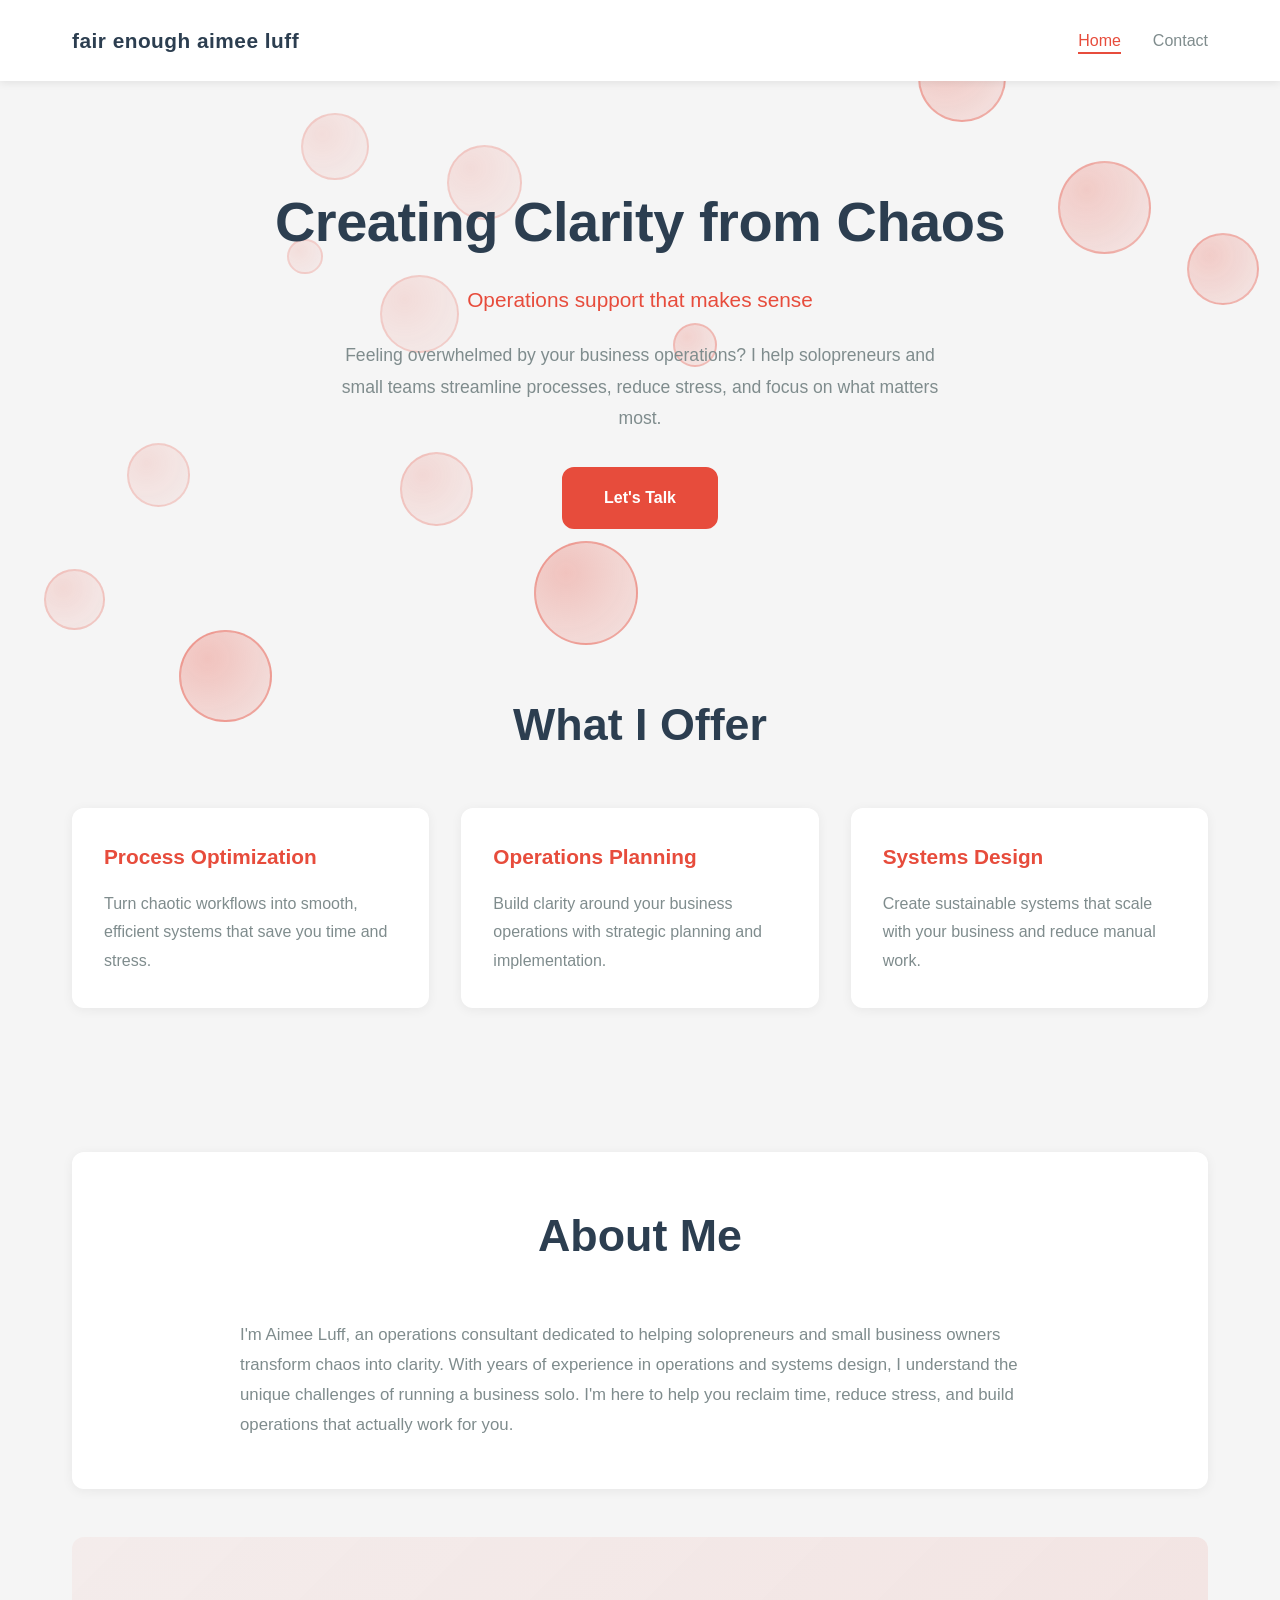
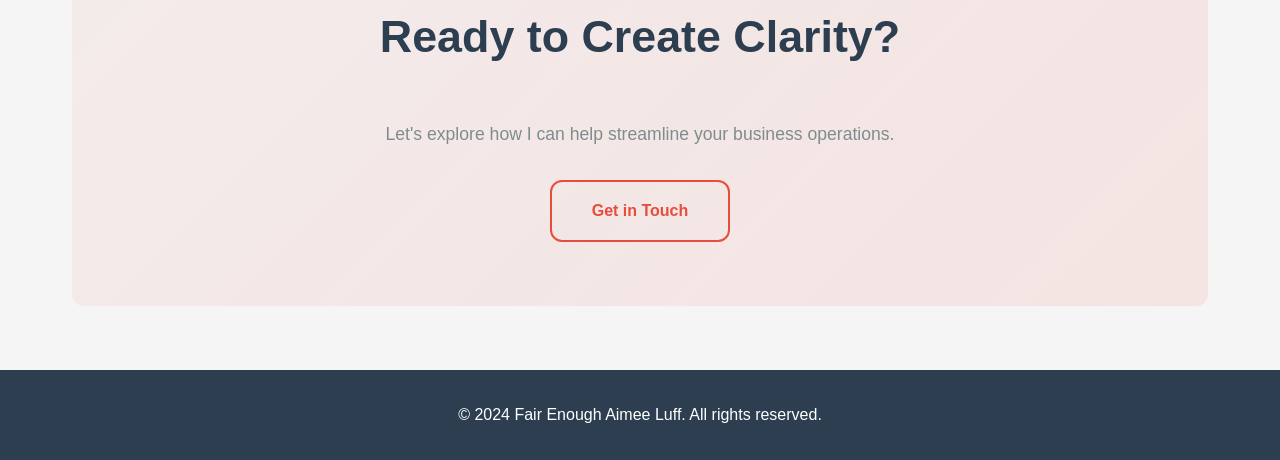
==== index.html @ 98ce0c8f "Initial commit: Create website for Fair Enough Aimee Luff consulting business" ====
<!DOCTYPE html>
<html lang="en">
<head>
    <meta charset="UTF-8">
    <meta name="viewport" content="width=device-width, initial-scale=1.0">
    <title>Fair Enough Aimee Luff - Operations Consulting</title>
    <link rel="stylesheet" href="styles.css">
</head>
<body>
    <nav class="navbar">
        <div class="nav-container">
            <div class="logo">fair enough aimee luff</div>
            <ul class="nav-links">
                <li><a href="index.html" class="active">Home</a></li>
                <li><a href="contact.html">Contact</a></li>
            </ul>
        </div>
    </nav>

    <div class="bubbles-container" id="bubblesContainer"></div>

    <main>
        <section class="hero">
            <div class="hero-content">
                <h1>Creating Clarity from Chaos</h1>
                <p class="subtitle">Operations support that makes sense</p>
                <p class="description">
                    Feeling overwhelmed by your business operations? I help solopreneurs and small teams 
                    streamline processes, reduce stress, and focus on what matters most.
                </p>
                <a href="contact.html" class="cta-button">Let's Talk</a>
            </div>
        </section>

        <section class="services">
            <h2>What I Offer</h2>
            <div class="services-grid">
                <div class="service-card">
                    <h3>Process Optimization</h3>
                    <p>Turn chaotic workflows into smooth, efficient systems that save you time and stress.</p>
                </div>
                <div class="service-card">
                    <h3>Operations Planning</h3>
                    <p>Build clarity around your business operations with strategic planning and implementation.</p>
                </div>
                <div class="service-card">
                    <h3>Systems Design</h3>
                    <p>Create sustainable systems that scale with your business and reduce manual work.</p>
                </div>
            </div>
        </section>

        <section class="about">
            <h2>About Me</h2>
            <p>
                I'm Aimee Luff, an operations consultant dedicated to helping solopreneurs and small business owners 
                transform chaos into clarity. With years of experience in operations and systems design, I understand 
                the unique challenges of running a business solo. I'm here to help you reclaim time, reduce stress, 
                and build operations that actually work for you.
            </p>
        </section>

        <section class="cta-section">
            <h2>Ready to Create Clarity?</h2>
            <p>Let's explore how I can help streamline your business operations.</p>
            <a href="contact.html" class="cta-button secondary">Get in Touch</a>
        </section>
    </main>

    <footer>
        <p>&copy; 2024 Fair Enough Aimee Luff. All rights reserved.</p>
    </footer>

    <script src="script.js"></script>
</body>
</html>
---- styles.css ----
/* Root Variables */
:root {
    --primary-color: #f5f5f5;
    --secondary-color: #2c3e50;
    --accent-color: #e74c3c;
    --accent-light: #ecf0f1;
    --text-color: #2c3e50;
    --text-light: #7f8c8d;
    --border-radius: 12px;
    --transition: all 0.3s ease;
}

/* General Styles */
* {
    margin: 0;
    padding: 0;
    box-sizing: border-box;
}

html {
    scroll-behavior: smooth;
}

body {
    font-family: 'Segoe UI', Tahoma, Geneva, Verdana, sans-serif;
    color: var(--text-color);
    background-color: var(--primary-color);
    line-height: 1.6;
    overflow-x: hidden;
}

/* Navigation */
.navbar {
    background: white;
    box-shadow: 0 2px 8px rgba(0, 0, 0, 0.08);
    position: sticky;
    top: 0;
    z-index: 100;
}

.nav-container {
    max-width: 1200px;
    margin: 0 auto;
    padding: 1.5rem 2rem;
    display: flex;
    justify-content: space-between;
    align-items: center;
}

.logo {
    font-size: 1.3rem;
    font-weight: 600;
    color: var(--text-color);
    letter-spacing: 0.5px;
}

.nav-links {
    display: flex;
    list-style: none;
    gap: 2rem;
}

.nav-links a {
    text-decoration: none;
    color: var(--text-light);
    font-weight: 500;
    transition: var(--transition);
    position: relative;
}

.nav-links a:hover,
.nav-links a.active {
    color: var(--accent-color);
}

.nav-links a.active::after {
    content: '';
    position: absolute;
    bottom: -5px;
    left: 0;
    right: 0;
    height: 2px;
    background-color: var(--accent-color);
}

/* Bubbles Container */
.bubbles-container {
    position: fixed;
    top: 0;
    left: 0;
    width: 100%;
    height: 100%;
    pointer-events: none;
    z-index: 1;
}

.bubble {
    position: absolute;
    background: radial-gradient(circle at 30% 30%, rgba(231, 76, 60, 0.3), rgba(231, 76, 60, 0.1));
    border: 2px solid rgba(231, 76, 60, 0.4);
    border-radius: 50%;
    cursor: pointer;
    pointer-events: auto;
    transition: var(--transition);
}

.bubble:hover {
    box-shadow: 0 0 20px rgba(231, 76, 60, 0.5);
    transform: scale(1.05);
}

.bubble.burst {
    animation: burstAnimation 0.6s ease-out forwards;
}

@keyframes burstAnimation {
    0% {
        transform: scale(1);
        opacity: 1;
    }
    100% {
        transform: scale(1.5);
        opacity: 0;
    }
}

/* Main Content */
main {
    max-width: 1200px;
    margin: 0 auto;
    padding: 0 2rem;
    position: relative;
    z-index: 2;
}

/* Hero Section */
.hero {
    padding: 6rem 2rem;
    text-align: center;
    animation: fadeInDown 0.8s ease;
}

.hero-content h1 {
    font-size: clamp(2rem, 5vw, 3.5rem);
    color: var(--text-color);
    margin-bottom: 1rem;
    font-weight: 700;
    letter-spacing: -0.5px;
}

.subtitle {
    font-size: 1.3rem;
    color: var(--accent-color);
    margin-bottom: 1.5rem;
    font-weight: 500;
}

.description {
    font-size: 1.1rem;
    color: var(--text-light);
    max-width: 600px;
    margin: 0 auto 2rem;
    line-height: 1.8;
}

/* CTA Button */
.cta-button {
    display: inline-block;
    padding: 1rem 2.5rem;
    background-color: var(--accent-color);
    color: white;
    text-decoration: none;
    border-radius: var(--border-radius);
    font-weight: 600;
    transition: var(--transition);
    border: 2px solid var(--accent-color);
    cursor: pointer;
    font-size: 1rem;
}

.cta-button:hover {
    background-color: transparent;
    color: var(--accent-color);
    transform: translateY(-2px);
    box-shadow: 0 8px 16px rgba(231, 76, 60, 0.2);
}

.cta-button.secondary {
    background-color: transparent;
    color: var(--accent-color);
}

.cta-button.secondary:hover {
    background-color: var(--accent-color);
    color: white;
}

/* Services Section */
.services {
    padding: 4rem 0;
}

.services h2,
.about h2,
.contact-section h1,
.cta-section h2 {
    font-size: clamp(2rem, 4vw, 2.8rem);
    text-align: center;
    margin-bottom: 3rem;
    color: var(--text-color);
    font-weight: 700;
}

.services-grid {
    display: grid;
    grid-template-columns: repeat(auto-fit, minmax(280px, 1fr));
    gap: 2rem;
    margin-bottom: 3rem;
}

.service-card {
    background: white;
    padding: 2rem;
    border-radius: var(--border-radius);
    box-shadow: 0 2px 12px rgba(0, 0, 0, 0.06);
    transition: var(--transition);
}

.service-card:hover {
    transform: translateY(-8px);
    box-shadow: 0 8px 24px rgba(0, 0, 0, 0.12);
}

.service-card h3 {
    color: var(--accent-color);
    margin-bottom: 1rem;
    font-size: 1.3rem;
}

.service-card p {
    color: var(--text-light);
    line-height: 1.8;
}

/* About Section */
.about {
    background: white;
    padding: 3rem 2rem;
    border-radius: var(--border-radius);
    box-shadow: 0 2px 12px rgba(0, 0, 0, 0.06);
    margin: 2rem 0;
}

.about p {
    font-size: 1.05rem;
    color: var(--text-light);
    line-height: 1.8;
    max-width: 800px;
    margin: 0 auto;
}

/* CTA Section */
.cta-section {
    padding: 4rem 2rem;
    text-align: center;
    background: linear-gradient(135deg, rgba(231, 76, 60, 0.05), rgba(231, 76, 60, 0.1));
    border-radius: var(--border-radius);
    margin: 3rem 0;
}

.cta-section p {
    font-size: 1.1rem;
    color: var(--text-light);
    margin-bottom: 2rem;
}

/* Contact Section */
.contact-section {
    padding: 4rem 2rem;
}

.contact-intro {
    text-align: center;
    font-size: 1.1rem;
    color: var(--text-light);
    max-width: 700px;
    margin: 0 auto 3rem;
    line-height: 1.8;
}

.contact-container {
    display: grid;
    grid-template-columns: 2fr 1fr;
    gap: 3rem;
    max-width: 900px;
    margin: 0 auto;
}

.contact-form-wrapper {
    background: white;
    padding: 2rem;
    border-radius: var(--border-radius);
    box-shadow: 0 2px 12px rgba(0, 0, 0, 0.06);
}

.form-group {
    margin-bottom: 1.5rem;
}

.form-group label {
    display: block;
    margin-bottom: 0.5rem;
    font-weight: 600;
    color: var(--text-color);
}

.form-group input,
.form-group textarea {
    width: 100%;
    padding: 0.75rem;
    border: 2px solid var(--accent-light);
    border-radius: 8px;
    font-family: inherit;
    font-size: 1rem;
    transition: var(--transition);
}

.form-group input:focus,
.form-group textarea:focus {
    outline: none;
    border-color: var(--accent-color);
    box-shadow: 0 0 8px rgba(231, 76, 60, 0.1);
}

.contact-form button {
    width: 100%;
}

.form-message {
    margin-top: 1rem;
    padding: 1rem;
    border-radius: 8px;
    text-align: center;
    font-weight: 500;
    display: none;
}

.form-message.success {
    background-color: #d4edda;
    color: #155724;
    display: block;
}

.form-message.error {
    background-color: #f8d7da;
    color: #721c24;
    display: block;
}

.contact-info {
    background: linear-gradient(135deg, rgba(231, 76, 60, 0.05), rgba(231, 76, 60, 0.1));
    padding: 2rem;
    border-radius: var(--border-radius);
    height: fit-content;
}

.contact-info h3 {
    color: var(--text-color);
    margin-bottom: 1.5rem;
    font-size: 1.2rem;
}

.contact-info p {
    margin-bottom: 1.5rem;
    color: var(--text-light);
}

.contact-info a {
    color: var(--accent-color);
    text-decoration: none;
    font-weight: 600;
    transition: var(--transition);
}

.contact-info a:hover {
    text-decoration: underline;
}

.contact-note {
    font-size: 0.95rem;
    font-style: italic;
}

/* Footer */
footer {
    background-color: var(--secondary-color);
    color: white;
    text-align: center;
    padding: 2rem;
    margin-top: 4rem;
}

/* Animations */
@keyframes fadeInDown {
    from {
        opacity: 0;
        transform: translateY(-20px);
    }
    to {
        opacity: 1;
        transform: translateY(0);
    }
}

/* Responsive Design */
@media (max-width: 768px) {
    .nav-links {
        gap: 1rem;
        font-size: 0.9rem;
    }

    .contact-container {
        grid-template-columns: 1fr;
    }

    .contact-info {
        order: -1;
    }

    .services-grid {
        grid-template-columns: 1fr;
    }

    .hero {
        padding: 4rem 1rem;
    }

    .services,
    .about,
    .cta-section {
        padding: 2rem 1rem;
    }
}
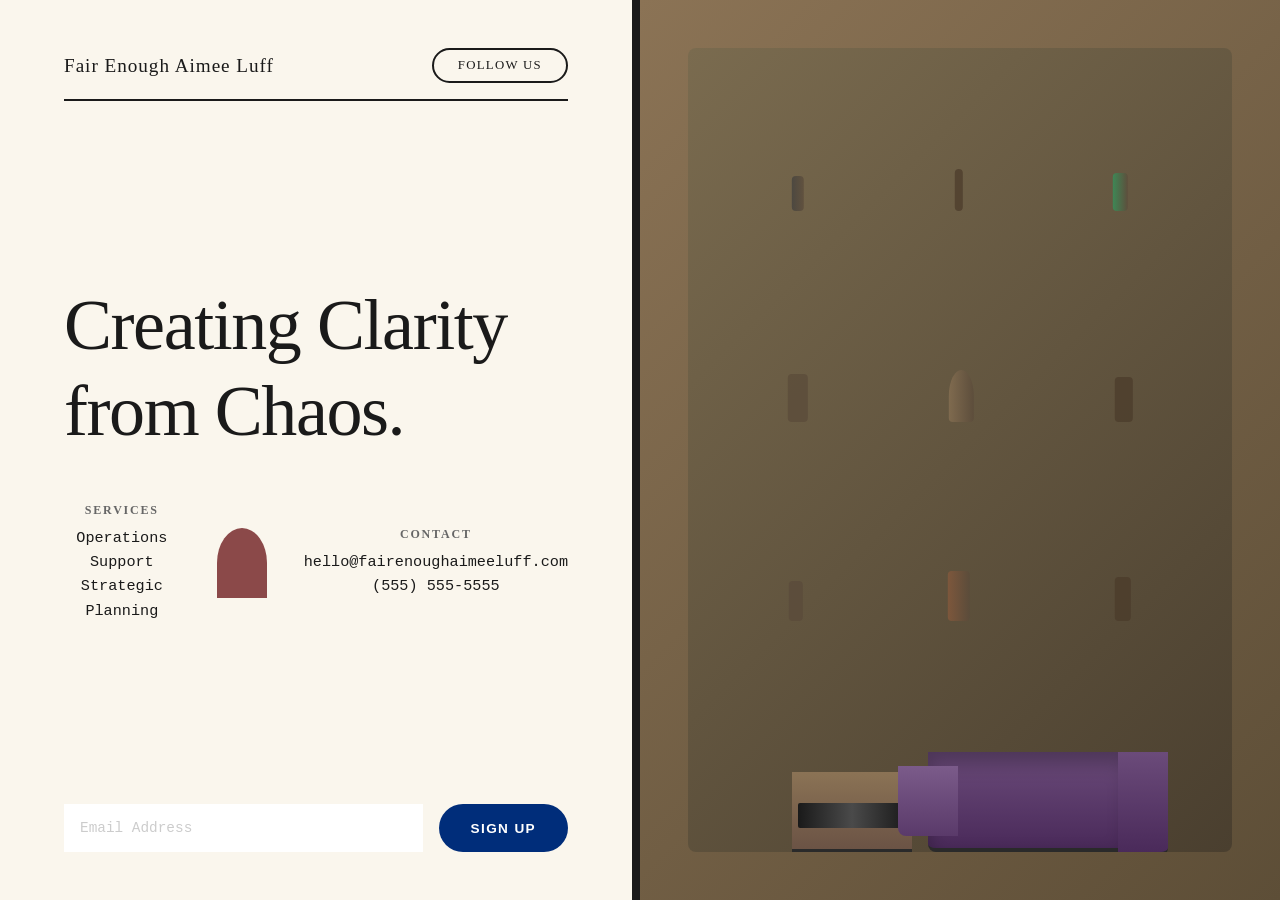
==== commit fd6e7531: "Replace with Studio House inspired single page design for Fair Enough Aimee Luff" ====
--- a/index.html
+++ b/index.html
@@ -7,70 +7,64 @@
     <link rel="stylesheet" href="styles.css">
 </head>
 <body>
-    <nav class="navbar">
-        <div class="nav-container">
-            <div class="logo">fair enough aimee luff</div>
-            <ul class="nav-links">
-                <li><a href="index.html" class="active">Home</a></li>
-                <li><a href="contact.html">Contact</a></li>
-            </ul>
-        </div>
-    </nav>
+    <div class="container">
+        <!-- Left Section -->
+        <div class="left-section">
+            <header>
+                <h1 class="logo">Fair Enough Aimee Luff</h1>
+                <a href="#" class="follow-btn">FOLLOW US</a>
+            </header>
 
-    <div class="bubbles-container" id="bubblesContainer"></div>
+            <div class="main-content">
+                <h2 class="main-heading">Creating Clarity<br>from Chaos.</h2>
 
-    <main>
-        <section class="hero">
-            <div class="hero-content">
-                <h1>Creating Clarity from Chaos</h1>
-                <p class="subtitle">Operations support that makes sense</p>
-                <p class="description">
-                    Feeling overwhelmed by your business operations? I help solopreneurs and small teams 
-                    streamline processes, reduce stress, and focus on what matters most.
-                </p>
-                <a href="contact.html" class="cta-button">Let's Talk</a>
-            </div>
-        </section>
-
-        <section class="services">
-            <h2>What I Offer</h2>
-            <div class="services-grid">
-                <div class="service-card">
-                    <h3>Process Optimization</h3>
-                    <p>Turn chaotic workflows into smooth, efficient systems that save you time and stress.</p>
-                </div>
-                <div class="service-card">
-                    <h3>Operations Planning</h3>
-                    <p>Build clarity around your business operations with strategic planning and implementation.</p>
-                </div>
-                <div class="service-card">
-                    <h3>Systems Design</h3>
-                    <p>Create sustainable systems that scale with your business and reduce manual work.</p>
+                <div class="info-grid">
+                    <div class="info-block">
+                        <p class="info-label">SERVICES</p>
+                        <p class="info-text">Operations Support<br>Strategic Planning</p>
+                    </div>
+                    <div class="icon-block">
+                        <div class="icon"></div>
+                    </div>
+                    <div class="info-block">
+                        <p class="info-label">CONTACT</p>
+                        <p class="info-text">hello@fairenoughaimeeluff.com<br>(555) 555-5555</p>
+                    </div>
                 </div>
             </div>
-        </section>
 
-        <section class="about">
-            <h2>About Me</h2>
-            <p>
-                I'm Aimee Luff, an operations consultant dedicated to helping solopreneurs and small business owners 
-                transform chaos into clarity. With years of experience in operations and systems design, I understand 
-                the unique challenges of running a business solo. I'm here to help you reclaim time, reduce stress, 
-                and build operations that actually work for you.
-            </p>
-        </section>
+            <div class="footer-content">
+                <form class="email-form">
+                    <input type="email" placeholder="Email Address" required>
+                    <button type="submit" class="sign-up-btn">SIGN UP</button>
+                </form>
+            </div>
+        </div>
 
-        <section class="cta-section">
-            <h2>Ready to Create Clarity?</h2>
-            <p>Let's explore how I can help streamline your business operations.</p>
-            <a href="contact.html" class="cta-button secondary">Get in Touch</a>
-        </section>
-    </main>
-
-    <footer>
-        <p>&copy; 2024 Fair Enough Aimee Luff. All rights reserved.</p>
-    </footer>
-
-    <script src="script.js"></script>
+        <!-- Right Section -->
+        <div class="right-section">
+            <div class="image-placeholder">
+                <div class="shelf">
+                    <div class="shelf-item item-1"></div>
+                    <div class="shelf-item item-2"></div>
+                    <div class="shelf-item item-3"></div>
+                </div>
+                <div class="shelf">
+                    <div class="shelf-item item-4"></div>
+                    <div class="shelf-item item-5"></div>
+                    <div class="shelf-item item-6"></div>
+                </div>
+                <div class="shelf">
+                    <div class="shelf-item item-7"></div>
+                    <div class="shelf-item item-8"></div>
+                    <div class="shelf-item item-9"></div>
+                </div>
+                <div class="furniture">
+                    <div class="ottoman"></div>
+                    <div class="couch"></div>
+                </div>
+            </div>
+        </div>
+    </div>
 </body>
 </html>
--- a/styles.css
+++ b/styles.css
@@ -1,443 +1,383 @@
-/* Root Variables */
-:root {
-    --primary-color: #f5f5f5;
-    --secondary-color: #2c3e50;
-    --accent-color: #e74c3c;
-    --accent-light: #ecf0f1;
-    --text-color: #2c3e50;
-    --text-light: #7f8c8d;
-    --border-radius: 12px;
-    --transition: all 0.3s ease;
-}
-
-/* General Styles */
 * {
     margin: 0;
     padding: 0;
     box-sizing: border-box;
 }
 
-html {
-    scroll-behavior: smooth;
-}
-
 body {
-    font-family: 'Segoe UI', Tahoma, Geneva, Verdana, sans-serif;
-    color: var(--text-color);
-    background-color: var(--primary-color);
-    line-height: 1.6;
-    overflow-x: hidden;
-}
-
-/* Navigation */
-.navbar {
-    background: white;
-    box-shadow: 0 2px 8px rgba(0, 0, 0, 0.08);
-    position: sticky;
-    top: 0;
-    z-index: 100;
-}
-
-.nav-container {
-    max-width: 1200px;
-    margin: 0 auto;
-    padding: 1.5rem 2rem;
+    font-family: 'Georgia', serif;
+    background-color: #f5f1e8;
+    color: #1a1a1a;
+}
+
+.container {
+    display: grid;
+    grid-template-columns: 1fr 1fr;
+    min-height: 100vh;
+}
+
+/* LEFT SECTION */
+.left-section {
+    background-color: #faf6ed;
+    padding: 3rem 4rem;
+    display: flex;
+    flex-direction: column;
+    justify-content: space-between;
+    border-right: 8px solid #1a1a1a;
+}
+
+header {
     display: flex;
     justify-content: space-between;
     align-items: center;
+    margin-bottom: 2rem;
+    padding-bottom: 1rem;
+    border-bottom: 2px solid #1a1a1a;
 }
 
 .logo {
-    font-size: 1.3rem;
-    font-weight: 600;
-    color: var(--text-color);
-    letter-spacing: 0.5px;
-}
-
-.nav-links {
-    display: flex;
-    list-style: none;
+    font-size: 1.2rem;
+    font-weight: normal;
+    letter-spacing: 0.05em;
+}
+
+.follow-btn {
+    background-color: transparent;
+    border: 2px solid #1a1a1a;
+    padding: 0.5rem 1.5rem;
+    border-radius: 25px;
+    text-decoration: none;
+    color: #1a1a1a;
+    font-size: 0.8rem;
+    letter-spacing: 0.1em;
+    transition: all 0.3s ease;
+}
+
+.follow-btn:hover {
+    background-color: #1a1a1a;
+    color: #faf6ed;
+}
+
+.main-content {
+    flex: 1;
+    display: flex;
+    flex-direction: column;
+    justify-content: center;
+}
+
+.main-heading {
+    font-size: clamp(2.5rem, 8vw, 4.5rem);
+    font-weight: normal;
+    line-height: 1.2;
+    margin-bottom: 3rem;
+    letter-spacing: -0.02em;
+}
+
+.info-grid {
+    display: grid;
+    grid-template-columns: 1fr auto 1fr;
     gap: 2rem;
-}
-
-.nav-links a {
-    text-decoration: none;
-    color: var(--text-light);
-    font-weight: 500;
-    transition: var(--transition);
+    align-items: center;
+    margin-bottom: 2rem;
+}
+
+.info-block {
+    text-align: center;
+}
+
+.info-label {
+    font-size: 0.75rem;
+    letter-spacing: 0.15em;
+    font-weight: bold;
+    margin-bottom: 0.5rem;
+    color: #666;
+}
+
+.info-text {
+    font-size: 0.95rem;
+    line-height: 1.6;
+    font-family: 'Courier New', monospace;
+}
+
+.icon-block {
+    display: flex;
+    justify-content: center;
+    align-items: center;
+    width: 60px;
+    height: 60px;
+}
+
+.icon {
+    width: 50px;
+    height: 70px;
+    background-color: #8b4949;
+    border-radius: 50% 50% 0 0;
+}
+
+.footer-content {
+    display: flex;
+    gap: 1rem;
+}
+
+.email-form {
+    display: flex;
+    gap: 1rem;
+    width: 100%;
+}
+
+.email-form input {
+    flex: 1;
+    padding: 1rem;
+    border: none;
+    background-color: white;
+    font-family: 'Courier New', monospace;
+    font-size: 0.9rem;
+    color: #aaa;
+}
+
+.email-form input::placeholder {
+    color: #ccc;
+}
+
+.sign-up-btn {
+    padding: 1rem 2rem;
+    background-color: #002d7a;
+    color: white;
+    border: none;
+    border-radius: 25px;
+    font-weight: bold;
+    letter-spacing: 0.1em;
+    cursor: pointer;
+    font-size: 0.85rem;
+    transition: all 0.3s ease;
+}
+
+.sign-up-btn:hover {
+    background-color: #001f57;
+    transform: translateY(-2px);
+}
+
+/* RIGHT SECTION */
+.right-section {
+    background: linear-gradient(135deg, #8b7355 0%, #5d4e37 100%);
+    display: flex;
+    align-items: center;
+    justify-content: center;
+    padding: 3rem;
     position: relative;
-}
-
-.nav-links a:hover,
-.nav-links a.active {
-    color: var(--accent-color);
-}
-
-.nav-links a.active::after {
-    content: '';
-    position: absolute;
-    bottom: -5px;
-    left: 0;
-    right: 0;
-    height: 2px;
-    background-color: var(--accent-color);
-}
-
-/* Bubbles Container */
-.bubbles-container {
-    position: fixed;
-    top: 0;
-    left: 0;
+    overflow: hidden;
+}
+
+.image-placeholder {
     width: 100%;
     height: 100%;
-    pointer-events: none;
-    z-index: 1;
-}
-
-.bubble {
-    position: absolute;
-    background: radial-gradient(circle at 30% 30%, rgba(231, 76, 60, 0.3), rgba(231, 76, 60, 0.1));
-    border: 2px solid rgba(231, 76, 60, 0.4);
-    border-radius: 50%;
-    cursor: pointer;
-    pointer-events: auto;
-    transition: var(--transition);
-}
-
-.bubble:hover {
-    box-shadow: 0 0 20px rgba(231, 76, 60, 0.5);
-    transform: scale(1.05);
-}
-
-.bubble.burst {
-    animation: burstAnimation 0.6s ease-out forwards;
-}
-
-@keyframes burstAnimation {
-    0% {
-        transform: scale(1);
-        opacity: 1;
-    }
-    100% {
-        transform: scale(1.5);
-        opacity: 0;
-    }
-}
-
-/* Main Content */
-main {
-    max-width: 1200px;
-    margin: 0 auto;
-    padding: 0 2rem;
     position: relative;
-    z-index: 2;
-}
-
-/* Hero Section */
-.hero {
-    padding: 6rem 2rem;
-    text-align: center;
-    animation: fadeInDown 0.8s ease;
-}
-
-.hero-content h1 {
-    font-size: clamp(2rem, 5vw, 3.5rem);
-    color: var(--text-color);
-    margin-bottom: 1rem;
-    font-weight: 700;
-    letter-spacing: -0.5px;
-}
-
-.subtitle {
-    font-size: 1.3rem;
-    color: var(--accent-color);
-    margin-bottom: 1.5rem;
-    font-weight: 500;
-}
-
-.description {
-    font-size: 1.1rem;
-    color: var(--text-light);
-    max-width: 600px;
-    margin: 0 auto 2rem;
-    line-height: 1.8;
-}
-
-/* CTA Button */
-.cta-button {
-    display: inline-block;
-    padding: 1rem 2.5rem;
-    background-color: var(--accent-color);
-    color: white;
-    text-decoration: none;
-    border-radius: var(--border-radius);
-    font-weight: 600;
-    transition: var(--transition);
-    border: 2px solid var(--accent-color);
-    cursor: pointer;
-    font-size: 1rem;
-}
-
-.cta-button:hover {
-    background-color: transparent;
-    color: var(--accent-color);
-    transform: translateY(-2px);
-    box-shadow: 0 8px 16px rgba(231, 76, 60, 0.2);
-}
-
-.cta-button.secondary {
-    background-color: transparent;
-    color: var(--accent-color);
-}
-
-.cta-button.secondary:hover {
-    background-color: var(--accent-color);
-    color: white;
-}
-
-/* Services Section */
-.services {
-    padding: 4rem 0;
-}
-
-.services h2,
-.about h2,
-.contact-section h1,
-.cta-section h2 {
-    font-size: clamp(2rem, 4vw, 2.8rem);
-    text-align: center;
-    margin-bottom: 3rem;
-    color: var(--text-color);
-    font-weight: 700;
-}
-
-.services-grid {
-    display: grid;
-    grid-template-columns: repeat(auto-fit, minmax(280px, 1fr));
-    gap: 2rem;
-    margin-bottom: 3rem;
-}
-
-.service-card {
-    background: white;
-    padding: 2rem;
-    border-radius: var(--border-radius);
-    box-shadow: 0 2px 12px rgba(0, 0, 0, 0.06);
-    transition: var(--transition);
-}
-
-.service-card:hover {
-    transform: translateY(-8px);
-    box-shadow: 0 8px 24px rgba(0, 0, 0, 0.12);
-}
-
-.service-card h3 {
-    color: var(--accent-color);
-    margin-bottom: 1rem;
-    font-size: 1.3rem;
-}
-
-.service-card p {
-    color: var(--text-light);
-    line-height: 1.8;
-}
-
-/* About Section */
-.about {
-    background: white;
-    padding: 3rem 2rem;
-    border-radius: var(--border-radius);
-    box-shadow: 0 2px 12px rgba(0, 0, 0, 0.06);
-    margin: 2rem 0;
-}
-
-.about p {
-    font-size: 1.05rem;
-    color: var(--text-light);
-    line-height: 1.8;
-    max-width: 800px;
-    margin: 0 auto;
-}
-
-/* CTA Section */
-.cta-section {
-    padding: 4rem 2rem;
-    text-align: center;
-    background: linear-gradient(135deg, rgba(231, 76, 60, 0.05), rgba(231, 76, 60, 0.1));
-    border-radius: var(--border-radius);
-    margin: 3rem 0;
-}
-
-.cta-section p {
-    font-size: 1.1rem;
-    color: var(--text-light);
-    margin-bottom: 2rem;
-}
-
-/* Contact Section */
-.contact-section {
-    padding: 4rem 2rem;
-}
-
-.contact-intro {
-    text-align: center;
-    font-size: 1.1rem;
-    color: var(--text-light);
-    max-width: 700px;
-    margin: 0 auto 3rem;
-    line-height: 1.8;
-}
-
-.contact-container {
-    display: grid;
-    grid-template-columns: 2fr 1fr;
-    gap: 3rem;
-    max-width: 900px;
-    margin: 0 auto;
-}
-
-.contact-form-wrapper {
-    background: white;
-    padding: 2rem;
-    border-radius: var(--border-radius);
-    box-shadow: 0 2px 12px rgba(0, 0, 0, 0.06);
-}
-
-.form-group {
-    margin-bottom: 1.5rem;
-}
-
-.form-group label {
-    display: block;
-    margin-bottom: 0.5rem;
-    font-weight: 600;
-    color: var(--text-color);
-}
-
-.form-group input,
-.form-group textarea {
+    background: linear-gradient(135deg, #7a6b4f 0%, #4a3f2f 100%);
+    border-radius: 8px;
+    overflow: hidden;
+}
+
+/* SHELVING SYSTEM */
+.shelf {
+    position: absolute;
+    width: 85%;
+    left: 50%;
+    transform: translateX(-50%);
+    display: flex;
+    justify-content: space-around;
+    align-items: flex-end;
+    gap: 1.5rem;
+}
+
+.shelf:nth-child(1) {
+    top: 15%;
+}
+
+.shelf:nth-child(2) {
+    top: 40%;
+}
+
+.shelf:nth-child(3) {
+    top: 65%;
+}
+
+.shelf-item {
+    background-color: #5a4a3a;
+    border-radius: 4px;
+    opacity: 0.7;
+}
+
+.item-1 {
+    width: 12px;
+    height: 35px;
+    background: linear-gradient(90deg, #3d3d3d, #5a4a3a);
+}
+
+.item-2 {
+    width: 8px;
+    height: 42px;
+    background: #4a3a2a;
+}
+
+.item-3 {
+    width: 15px;
+    height: 38px;
+    background: linear-gradient(90deg, #2d9b5e, #5a4a3a);
+}
+
+.item-4 {
+    width: 20px;
+    height: 48px;
+    background: #5a4a3a;
+}
+
+.item-5 {
+    width: 25px;
+    height: 52px;
+    background: linear-gradient(90deg, #8b7355, #5a4a3a);
+    border-radius: 50% 50% 4px 4px;
+}
+
+.item-6 {
+    width: 18px;
+    height: 45px;
+    background: #4a3a2a;
+}
+
+.item-7 {
+    width: 14px;
+    height: 40px;
+    background: #5a4a3a;
+}
+
+.item-8 {
+    width: 22px;
+    height: 50px;
+    background: linear-gradient(90deg, #8b5a3c, #5a4a3a);
+}
+
+.item-9 {
+    width: 16px;
+    height: 44px;
+    background: #4a3a2a;
+}
+
+/* FURNITURE */
+.furniture {
+    position: absolute;
+    bottom: 0;
+    left: 50%;
+    transform: translateX(-50%);
     width: 100%;
-    padding: 0.75rem;
-    border: 2px solid var(--accent-light);
-    border-radius: 8px;
-    font-family: inherit;
-    font-size: 1rem;
-    transition: var(--transition);
-}
-
-.form-group input:focus,
-.form-group textarea:focus {
-    outline: none;
-    border-color: var(--accent-color);
-    box-shadow: 0 0 8px rgba(231, 76, 60, 0.1);
-}
-
-.contact-form button {
-    width: 100%;
-}
-
-.form-message {
-    margin-top: 1rem;
-    padding: 1rem;
-    border-radius: 8px;
-    text-align: center;
-    font-weight: 500;
-    display: none;
-}
-
-.form-message.success {
-    background-color: #d4edda;
-    color: #155724;
-    display: block;
-}
-
-.form-message.error {
-    background-color: #f8d7da;
-    color: #721c24;
-    display: block;
-}
-
-.contact-info {
-    background: linear-gradient(135deg, rgba(231, 76, 60, 0.05), rgba(231, 76, 60, 0.1));
-    padding: 2rem;
-    border-radius: var(--border-radius);
-    height: fit-content;
-}
-
-.contact-info h3 {
-    color: var(--text-color);
-    margin-bottom: 1.5rem;
-    font-size: 1.2rem;
-}
-
-.contact-info p {
-    margin-bottom: 1.5rem;
-    color: var(--text-light);
-}
-
-.contact-info a {
-    color: var(--accent-color);
-    text-decoration: none;
-    font-weight: 600;
-    transition: var(--transition);
-}
-
-.contact-info a:hover {
-    text-decoration: underline;
-}
-
-.contact-note {
-    font-size: 0.95rem;
-    font-style: italic;
-}
-
-/* Footer */
-footer {
-    background-color: var(--secondary-color);
-    color: white;
-    text-align: center;
-    padding: 2rem;
-    margin-top: 4rem;
-}
-
-/* Animations */
-@keyframes fadeInDown {
-    from {
-        opacity: 0;
-        transform: translateY(-20px);
-    }
-    to {
-        opacity: 1;
-        transform: translateY(0);
-    }
-}
-
-/* Responsive Design */
+    height: 40%;
+    display: flex;
+    justify-content: center;
+    align-items: flex-end;
+    gap: 1rem;
+}
+
+.ottoman {
+    width: 120px;
+    height: 80px;
+    background: linear-gradient(180deg, #8b7355, #6b5345);
+    border-bottom: 3px solid #2a2a2a;
+    position: relative;
+}
+
+.ottoman::after {
+    content: '';
+    position: absolute;
+    top: 40%;
+    left: 50%;
+    transform: translateX(-50%);
+    width: 90%;
+    height: 25px;
+    background: linear-gradient(90deg, #1a1a1a, #4a4a4a, #1a1a1a);
+    border-radius: 2px;
+}
+
+.couch {
+    width: 200px;
+    height: 100px;
+    background: linear-gradient(180deg, #6b4b7a, #4a2a5a);
+    border-radius: 0 0 8px 8px;
+    border-bottom: 4px solid #2a2a2a;
+    position: relative;
+    box-shadow: inset 0 10px 20px rgba(0, 0, 0, 0.3);
+}
+
+.couch::before {
+    content: '';
+    position: absolute;
+    right: -40px;
+    top: 0;
+    width: 50px;
+    height: 100px;
+    background: linear-gradient(180deg, #6b4b7a, #4a2a5a);
+    border-radius: 0 0 8px 0;
+    border-bottom: 4px solid #2a2a2a;
+}
+
+.couch::after {
+    content: '';
+    position: absolute;
+    left: -30px;
+    top: 15%;
+    width: 60px;
+    height: 70px;
+    background: linear-gradient(180deg, #7b5b8a, #5a3a6a);
+    border-radius: 0 0 0 8px;
+}
+
+/* RESPONSIVE */
 @media (max-width: 768px) {
-    .nav-links {
+    .container {
+        grid-template-columns: 1fr;
+        grid-template-rows: auto auto;
+    }
+
+    .left-section {
+        border-right: none;
+        border-bottom: 8px solid #1a1a1a;
+        padding: 2rem;
+        min-height: auto;
+    }
+
+    .main-heading {
+        font-size: 2.5rem;
+        margin-bottom: 2rem;
+    }
+
+    .info-grid {
+        flex-direction: column;
+        gap: 1.5rem;
+    }
+
+    .right-section {
+        min-height: 50vh;
+    }
+
+    header {
+        flex-direction: column;
         gap: 1rem;
-        font-size: 0.9rem;
-    }
-
-    .contact-container {
-        grid-template-columns: 1fr;
-    }
-
-    .contact-info {
-        order: -1;
-    }
-
-    .services-grid {
-        grid-template-columns: 1fr;
-    }
-
-    .hero {
-        padding: 4rem 1rem;
-    }
-
-    .services,
-    .about,
-    .cta-section {
-        padding: 2rem 1rem;
+        text-align: center;
+    }
+
+    .email-form {
+        flex-direction: column;
+    }
+}
+
+@media (max-width: 480px) {
+    .left-section {
+        padding: 1.5rem;
+    }
+
+    .main-heading {
+        font-size: 2rem;
+    }
+
+    .info-text {
+        font-size: 0.85rem;
     }
 }
